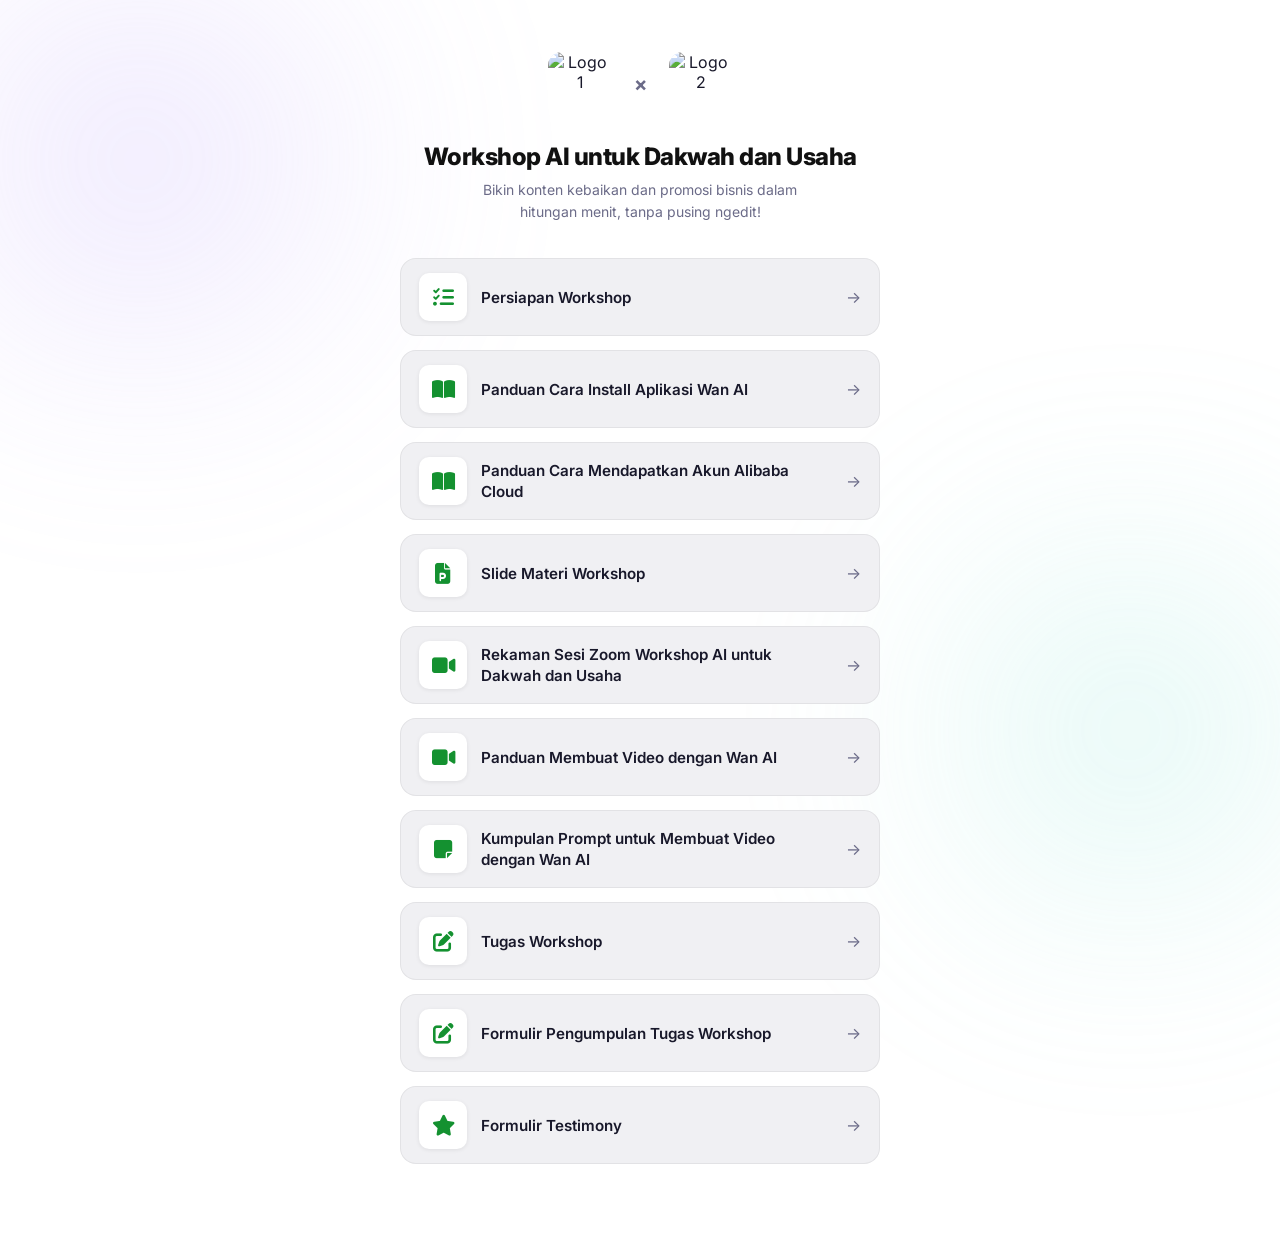
==== batch2/index.html @ 066f036e "batch 2" ====
<!DOCTYPE html>
<html lang="id">

<head>
    <meta charset="UTF-8" />
    <meta name="viewport" content="width=device-width, initial-scale=1.0" />
    <title>Workshop AI untuk Dakwah dan Usaha</title>
    <meta name="description" content="Kumpulan link penting untuk Workshop AI untuk Dakwah dan Usaha" />
    <link rel="preconnect" href="https://fonts.googleapis.com" />
    <link rel="preconnect" href="https://fonts.gstatic.com" crossorigin />
    <link href="https://fonts.googleapis.com/css2?family=Inter:wght@400;500;600;700;800&display=swap"
        rel="stylesheet" />
    <link rel="stylesheet" href="https://cdnjs.cloudflare.com/ajax/libs/font-awesome/6.5.1/css/all.min.css" />

    <link rel="apple-touch-icon" sizes="180x180" href="favicon/apple-touch-icon.png">
    <link rel="icon" type="image/png" sizes="32x32" href="favicon/favicon-32x32.png">
    <link rel="icon" type="image/png" sizes="16x16" href="favicon/favicon-16x16.png">
    <link rel="manifest" href="favicon/site.webmanifest">

    <style>
        /* ─── Reset & Base ─────────────────────────────────────────── */
        *,
        *::before,
        *::after {
            box-sizing: border-box;
            margin: 0;
            padding: 0;
        }

        :root {
            --bg: #ffffff;
            --card-bg: #f0f0f3;
            --card-border: rgba(0, 0, 0, 0.06);
            --card-hover-bg: #e8e8ef;
            --accent-1: #149130;
            --accent-2: #149130;
            --text-primary: #18182a;
            --text-secondary: #6b6b88;
            --radius: 16px;
            --transition: 0.25s cubic-bezier(.4, 0, .2, 1);
        }

        body {
            font-family: 'Inter', sans-serif;
            background: var(--bg);
            color: var(--text-primary);
            min-height: 100vh;
            display: flex;
            align-items: flex-start;
            justify-content: center;
            padding: 48px 16px 80px;
            overflow-x: hidden;
        }

        /* Animated gradient blobs in the background */
        body::before,
        body::after {
            content: '';
            position: fixed;
            border-radius: 50%;
            filter: blur(120px);
            opacity: 0.45;
            pointer-events: none;
            z-index: 0;
        }

        body::before {
            width: 520px;
            height: 520px;
            background: radial-gradient(circle, #c8b5fc, transparent 70%);
            top: -100px;
            left: -120px;
        }

        body::after {
            width: 460px;
            height: 460px;
            background: radial-gradient(circle, #9ae8dd, transparent 70%);
            bottom: -60px;
            right: -80px;
        }


        /* ─── Container ─────────────────────────────────────────────── */
        .page {
            position: relative;
            z-index: 1;
            width: 100%;
            max-width: 480px;
            display: flex;
            flex-direction: column;
            align-items: center;
            gap: 0;
        }

        /* ─── Profile Section ───────────────────────────────────────── */
        .profile {
            display: flex;
            flex-direction: column;
            align-items: center;
            text-align: center;
            margin-bottom: 36px;
        }

        /* ─── Dual Logo Row ───────────────────────────────────────── */
        .logo-row {
            display: flex;
            align-items: center;
            justify-content: center;
            gap: 18px;
            margin-bottom: 22px;
        }

        .logo-img {
            width: 72px;
            height: 72px;
            border-radius: 18px;
            object-fit: contain;
            background: transparent;
            box-shadow: none;
            padding: 4px;
            transition: transform var(--transition);
        }

        .logo-img:hover {
            transform: translateY(-3px) scale(1.06);
        }

        .logo-times {
            font-size: 1.25rem;
            font-weight: 700;
            color: var(--text-secondary);
            line-height: 1;
            user-select: none;
        }

        .profile-name {
            font-size: 1.5rem;
            font-weight: 800;
            letter-spacing: -0.5px;
            color: #111111;
            -webkit-text-fill-color: #111111;
        }

        .profile-desc {
            margin-top: 8px;
            font-size: 0.875rem;
            color: var(--text-secondary);
            line-height: 1.55;
            max-width: 320px;
        }

        /* ─── Social Icons Row ──────────────────────────────────────── */
        .socials {
            display: flex;
            gap: 14px;
            margin-top: 18px;
        }

        .social-btn {
            width: 38px;
            height: 38px;
            border-radius: 50%;
            border: 1px solid var(--card-border);
            background: var(--card-bg);
            display: flex;
            align-items: center;
            justify-content: center;
            color: var(--text-secondary);
            text-decoration: none;
            transition: background var(--transition), color var(--transition), transform var(--transition);
            font-size: 1rem;
        }

        .social-btn:hover {
            background: var(--card-hover-bg);
            color: var(--accent-2);
            transform: translateY(-3px) scale(1.1);
        }

        /* ─── Links List ────────────────────────────────────────────── */
        .links {
            width: 100%;
            display: flex;
            flex-direction: column;
            gap: 14px;
        }

        .link-card {
            display: flex;
            align-items: center;
            gap: 14px;
            padding: 14px 18px;
            background: var(--card-bg);
            border: 1px solid var(--card-border);
            border-radius: var(--radius);
            text-decoration: none;
            color: var(--text-primary);
            transition: background var(--transition), border-color var(--transition),
                transform var(--transition), box-shadow var(--transition);
            cursor: pointer;
            position: relative;
            overflow: hidden;
        }

        /* shimmer line at the top on hover */
        .link-card::before {
            content: '';
            position: absolute;
            top: 0;
            left: -100%;
            width: 100%;
            height: 2px;
            background: linear-gradient(90deg, transparent, var(--accent-1), var(--accent-2), transparent);
            transition: left 0.4s ease;
        }

        .link-card:hover::before {
            left: 100%;
        }

        .link-card:hover {
            background: var(--card-hover-bg);
            border-color: rgba(123, 92, 246, 0.3);
            transform: translateY(-2px);
            box-shadow: 0 8px 28px rgba(123, 92, 246, 0.10);
        }


        .link-thumb {
            width: 52px;
            height: 52px;
            border-radius: 10px;
            object-fit: cover;
            flex-shrink: 0;
            background: linear-gradient(135deg, var(--accent-1), var(--accent-2));
        }

        .link-thumb-icon {
            width: 48px;
            height: 48px;
            border-radius: 10px;
            flex-shrink: 0;
            background: #ffffff;
            display: flex;
            align-items: center;
            justify-content: center;
            font-size: 1.3rem;
            color: var(--accent-1);
            box-shadow: 0 1px 4px rgba(0, 0, 0, 0.08);
        }

        .link-info {
            flex: 1;
        }

        .link-label {
            font-size: 0.7rem;
            font-weight: 600;
            letter-spacing: 1px;
            text-transform: uppercase;
            color: var(--accent-2);
            margin-bottom: 2px;
        }

        .link-title {
            font-size: 0.95rem;
            font-weight: 600;
            line-height: 1.4;
        }

        .link-arrow {
            color: var(--text-secondary);
            font-size: 1rem;
            flex-shrink: 0;
            transition: transform var(--transition), color var(--transition);
        }

        .link-card:hover .link-arrow {
            transform: translateX(4px);
            color: var(--accent-2);
        }

        /* ─── Divider ────────────────────────────────────────────────── */
        .divider {
            width: 100%;
            height: 1px;
            background: linear-gradient(90deg, transparent, var(--card-border), transparent);
            margin: 32px 0 20px;
        }

        /* ─── Footer ────────────────────────────────────────────────── */
        .footer {
            text-align: center;
        }

        .footer-cta {
            display: inline-flex;
            align-items: center;
            gap: 8px;
            padding: 12px 28px;
            background: linear-gradient(135deg, var(--accent-1), var(--accent-2));
            color: #fff;
            border-radius: 999px;
            font-size: 0.875rem;
            font-weight: 700;
            text-decoration: none;
            transition: opacity var(--transition), transform var(--transition), box-shadow var(--transition);
            box-shadow: 0 4px 16px rgba(123, 92, 246, 0.25);
        }

        .footer-cta:hover {
            opacity: 0.92;
            transform: translateY(-2px);
            box-shadow: 0 8px 30px rgba(123, 92, 246, 0.45);
        }

        .footer-links {
            margin-top: 20px;
            font-size: 0.75rem;
            color: var(--text-secondary);
            display: flex;
            gap: 12px;
            justify-content: center;
            flex-wrap: wrap;
        }

        .footer-links a {
            color: inherit;
            text-decoration: none;
            transition: color var(--transition);
        }

        .footer-links a:hover {
            color: var(--text-primary);
        }


        /* ─── Responsive ─────────────────────────────────────────────── */
        @media (max-width: 520px) {
            body {
                padding: 36px 12px 60px;
            }

            .profile-name {
                font-size: 1.3rem;
            }

            .link-thumb,
            .link-thumb-icon {
                width: 44px;
                height: 44px;
            }

            .link-title {
                font-size: 0.875rem;
            }
        }
    </style>
</head>

<body>
    <div class="page">

        <!-- ── Profile ───────────────────────────────────── -->
        <div class="profile">
            <!-- Dual logo: Logo 1 × Logo 2 -->
            <div class="logo-row">
                <img src="images/codepolitan.png" alt="Logo 1" class="logo-img" id="logo1" />
                <span class="logo-times">×</span>
                <img src="images/teladanrasul.png" alt="Logo 2" class="logo-img" id="logo2" />
            </div>

            <h1 class="profile-name">Workshop AI untuk Dakwah dan Usaha</h1>
            <p class="profile-desc">
                Bikin konten kebaikan dan promosi bisnis dalam hitungan menit, tanpa pusing ngedit!
            </p>


        </div>

        <!-- ── Link Cards ─────────────────────────────────── -->
        <div class="links" id="linkList">

            <a href="https://codepolitan.notion.site/persiapan-workshop-ai?source=copy_link" target="_blank"
                rel="noopener" class="link-card" id="link1">
                <div class="link-thumb-icon"><i class="fa-solid fa-list-check"></i></div>
                <div class="link-info">
                    <div class="link-title">Persiapan Workshop</div>
                </div>
                <span class="link-arrow">→</span>
            </a>

            <a href="https://codepolitan.notion.site/Panduan-Cara-Install-Aplikasi-Wan-AI-313944ea682e809bb718f1b06a5306b9?source=copy_link"
                target="_blank" rel="noopener" class="link-card" id="link2">
                <div class="link-thumb-icon"><i class="fa-solid fa-book-open"></i></div>
                <div class="link-info">
                    <div class="link-title">Panduan Cara Install Aplikasi Wan AI</div>
                </div>
                <span class="link-arrow">→</span>
            </a>

            <a href="https://codepolitan.notion.site/Panduan-Cara-Mendapatkan-Alibaba-Cloud-ID-313944ea682e80e6b836e1beec2c2f3f?source=copy_link"
                target="_blank" rel="noopener" class="link-card" id="link3">
                <div class="link-thumb-icon"><i class="fa-solid fa-book-open"></i></div>
                <div class="link-info">
                    <div class="link-title">Panduan Cara Mendapatkan Akun Alibaba Cloud</div>
                </div>
                <span class="link-arrow">→</span>
            </a>

            <a href="https://www.canva.com/design/DAHCTGa4kHE/Bao16i7cEOa5dG_bdEY_Qg/edit?utm_content=DAHCTGa4kHE&utm_campaign=designshare&utm_medium=link2&utm_source=sharebutton"
                target="_blank" rel="noopener" class="link-card" id="link4">
                <div class="link-thumb-icon"><i class="fa-solid fa-file-powerpoint"></i></div>
                <div class="link-info">
                    <div class="link-title">Slide Materi Workshop</div>
                </div>
                <span class="link-arrow">→</span>
            </a>

            <a href="https://www.youtube.com/watch?v=IPlxV8MBWKI" target="_blank" rel="noopener" class="link-card"
                id="link4">
                <div class="link-thumb-icon"><i class="fa-solid fa-video"></i></div>
                <div class="link-info">
                    <div class="link-title">Rekaman Sesi Zoom Workshop AI untuk Dakwah dan Usaha</div>
                </div>
                <span class="link-arrow">→</span>
            </a>

            <a href="https://www.youtube.com/watch?v=mN4Yvw_mmOc" target="_blank" rel="noopener" class="link-card"
                id="link5">
                <div class="link-thumb-icon"><i class="fa-solid fa-video"></i></div>
                <div class="link-info">
                    <div class="link-title">Panduan Membuat Video dengan Wan AI</div>
                </div>
                <span class="link-arrow">→</span>
            </a>

            <a href="https://codepolitan.notion.site/Kumpulan-Prompt-Wan-AI-Siap-Pakai-314944ea682e80e18afef58469cc86ec"
                target="_blank" rel="noopener" class="link-card" id="link6">
                <div class="link-thumb-icon"><i class="fa-solid fa-note-sticky"></i></div>
                <div class="link-info">
                    <div class="link-title">Kumpulan Prompt untuk Membuat Video dengan Wan AI</div>
                </div>
                <span class="link-arrow">→</span>
            </a>

            <a href="https://codepolitan.notion.site/Tugas-Workshop-AI-untuk-Dakwah-dan-Usaha-314944ea682e80bea979fbc65bb27364?source=copy_link"
                target="_blank" rel="noopener" class="link-card" id="link7">
                <div class="link-thumb-icon"><i class="fa-solid fa-pen-to-square"></i></div>
                <div class="link-info">
                    <div class="link-title">Tugas Workshop</div>
                </div>
                <span class="link-arrow">→</span>
            </a>

            <a href="https://forms.gle/4HfRFb1SKwW5Kyv27" target="_blank" rel="noopener" class="link-card" id="link7">
                <div class="link-thumb-icon"><i class="fa-solid fa-pen-to-square"></i></div>
                <div class="link-info">
                    <div class="link-title">Formulir Pengumpulan Tugas Workshop</div>
                </div>
                <span class="link-arrow">→</span>
            </a>

            <a href="https://forms.gle/VcNLzgPBuZx3v94X9" target="_blank" rel="noopener" class="link-card" id="link8">
                <div class="link-thumb-icon"><i class="fa-solid fa-star"></i></div>
                <div class="link-info">
                    <div class="link-title">Formulir Testimony</div>
                </div>
                <span class="link-arrow">→</span>
            </a>

        </div>

    </div><!-- /page -->


</body>

</html>
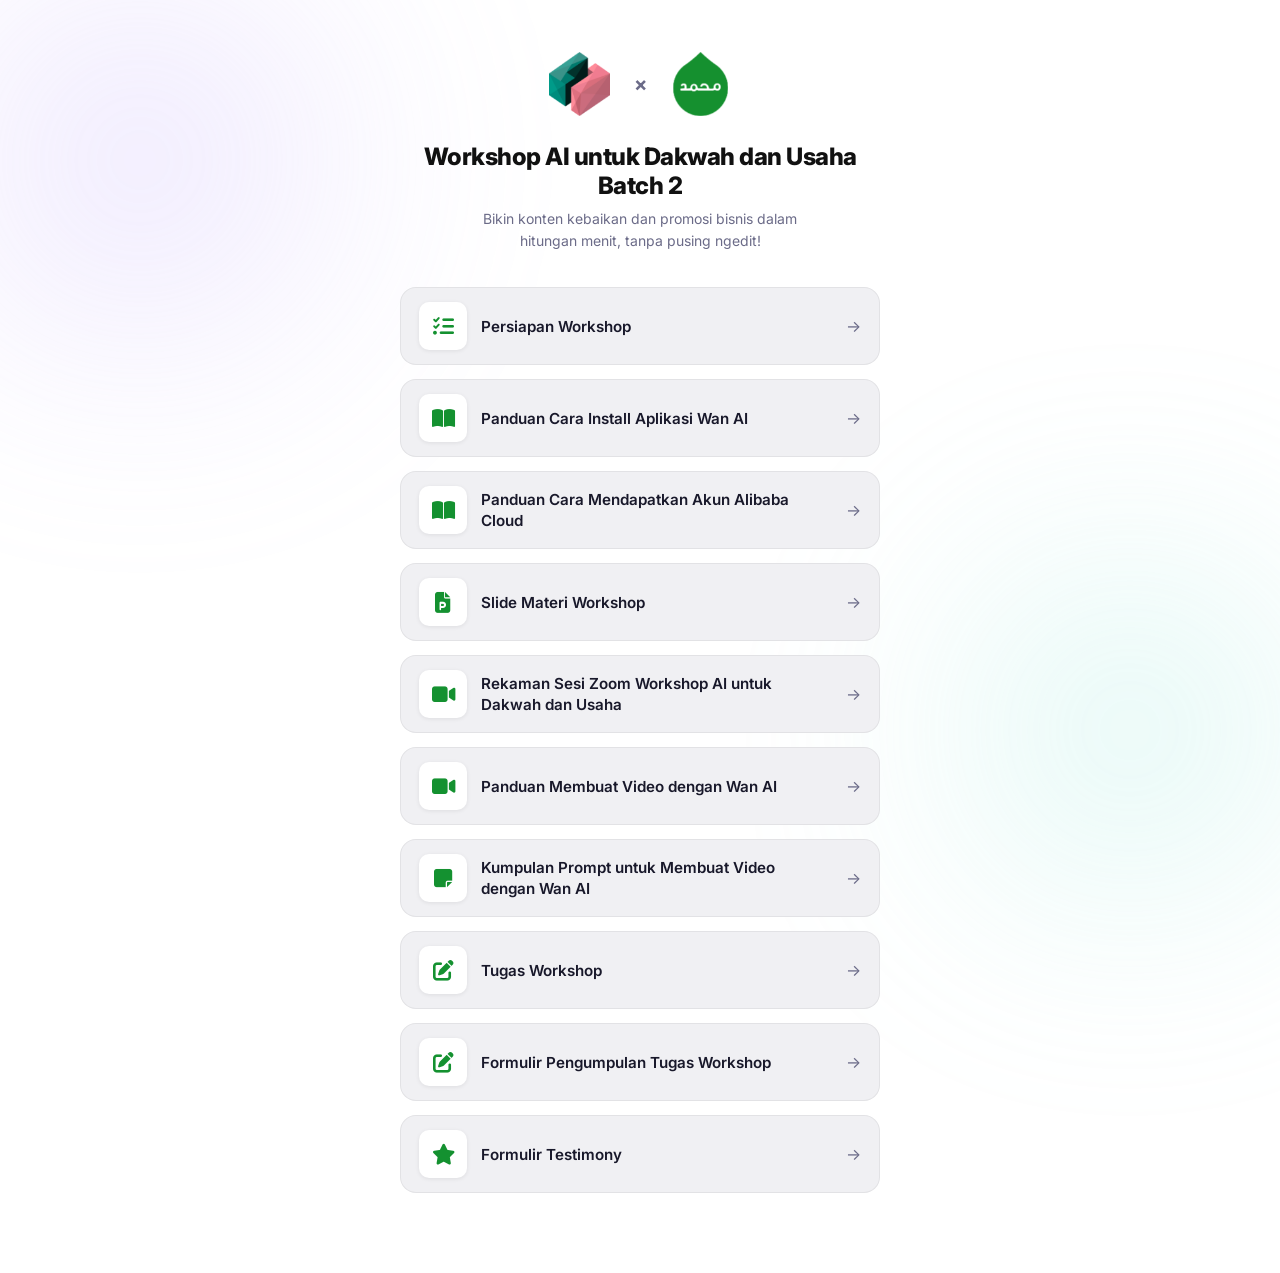
==== commit 64ee8ef8: "update batch 2" ====
--- a/batch2/index.html
+++ b/batch2/index.html
@@ -12,10 +12,10 @@
         rel="stylesheet" />
     <link rel="stylesheet" href="https://cdnjs.cloudflare.com/ajax/libs/font-awesome/6.5.1/css/all.min.css" />
 
-    <link rel="apple-touch-icon" sizes="180x180" href="favicon/apple-touch-icon.png">
-    <link rel="icon" type="image/png" sizes="32x32" href="favicon/favicon-32x32.png">
-    <link rel="icon" type="image/png" sizes="16x16" href="favicon/favicon-16x16.png">
-    <link rel="manifest" href="favicon/site.webmanifest">
+    <link rel="apple-touch-icon" sizes="180x180" href="../favicon/apple-touch-icon.png">
+    <link rel="icon" type="image/png" sizes="32x32" href="../favicon/favicon-32x32.png">
+    <link rel="icon" type="image/png" sizes="16x16" href="../favicon/favicon-16x16.png">
+    <link rel="manifest" href="../favicon/site.webmanifest">
 
     <style>
         /* ─── Reset & Base ─────────────────────────────────────────── */
@@ -366,12 +366,12 @@
         <div class="profile">
             <!-- Dual logo: Logo 1 × Logo 2 -->
             <div class="logo-row">
-                <img src="images/codepolitan.png" alt="Logo 1" class="logo-img" id="logo1" />
+                <img src="../images/codepolitan.png" alt="Logo 1" class="logo-img" id="logo1" />
                 <span class="logo-times">×</span>
-                <img src="images/teladanrasul.png" alt="Logo 2" class="logo-img" id="logo2" />
+                <img src="../images/teladanrasul.png" alt="Logo 2" class="logo-img" id="logo2" />
             </div>
 
-            <h1 class="profile-name">Workshop AI untuk Dakwah dan Usaha</h1>
+            <h1 class="profile-name">Workshop AI untuk Dakwah dan Usaha Batch 2</h1>
             <p class="profile-desc">
                 Bikin konten kebaikan dan promosi bisnis dalam hitungan menit, tanpa pusing ngedit!
             </p>
@@ -418,7 +418,7 @@
                 <span class="link-arrow">→</span>
             </a>
 
-            <a href="https://www.youtube.com/watch?v=IPlxV8MBWKI" target="_blank" rel="noopener" class="link-card"
+            <a href="https://www.youtube.com/watch?v=7deXS6Rjw6w" target="_blank" rel="noopener" class="link-card"
                 id="link4">
                 <div class="link-thumb-icon"><i class="fa-solid fa-video"></i></div>
                 <div class="link-info">
@@ -445,6 +445,7 @@
                 <span class="link-arrow">→</span>
             </a>
 
+
             <a href="https://codepolitan.notion.site/Tugas-Workshop-AI-untuk-Dakwah-dan-Usaha-314944ea682e80bea979fbc65bb27364?source=copy_link"
                 target="_blank" rel="noopener" class="link-card" id="link7">
                 <div class="link-thumb-icon"><i class="fa-solid fa-pen-to-square"></i></div>
